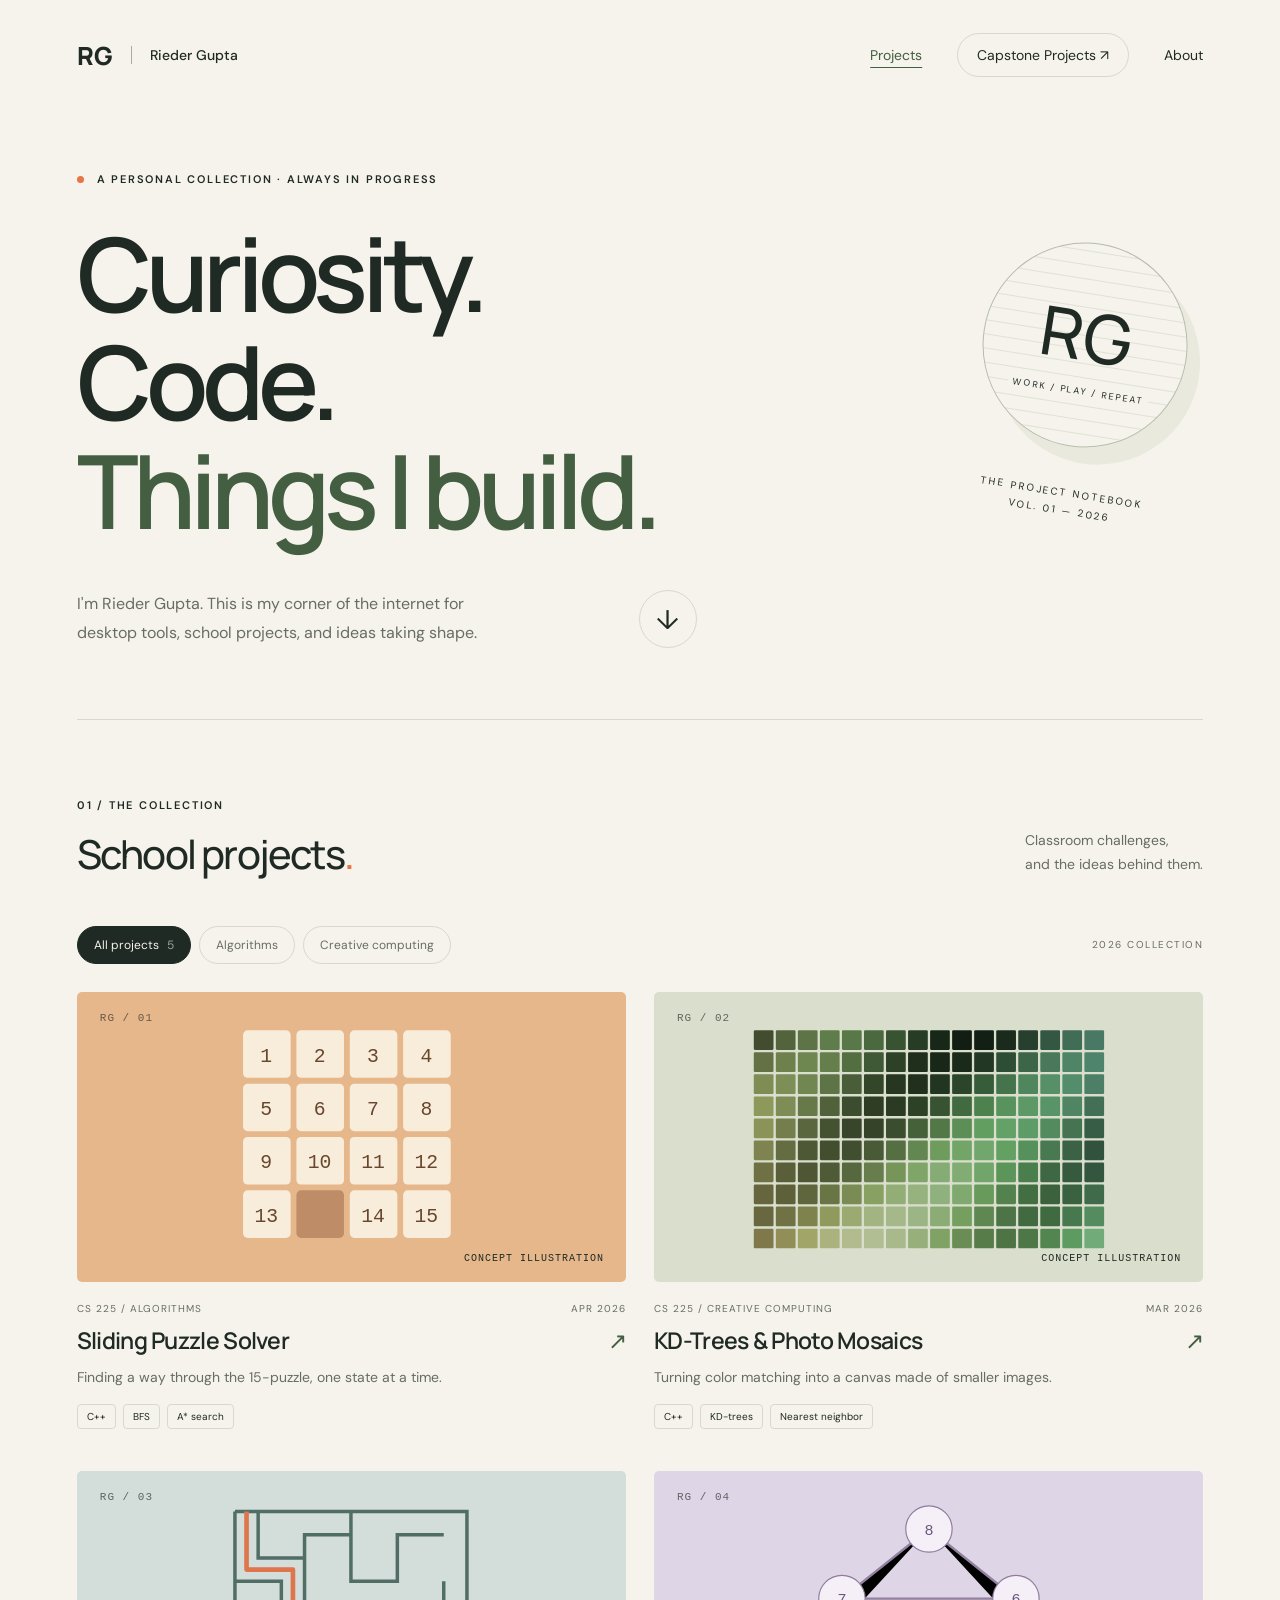
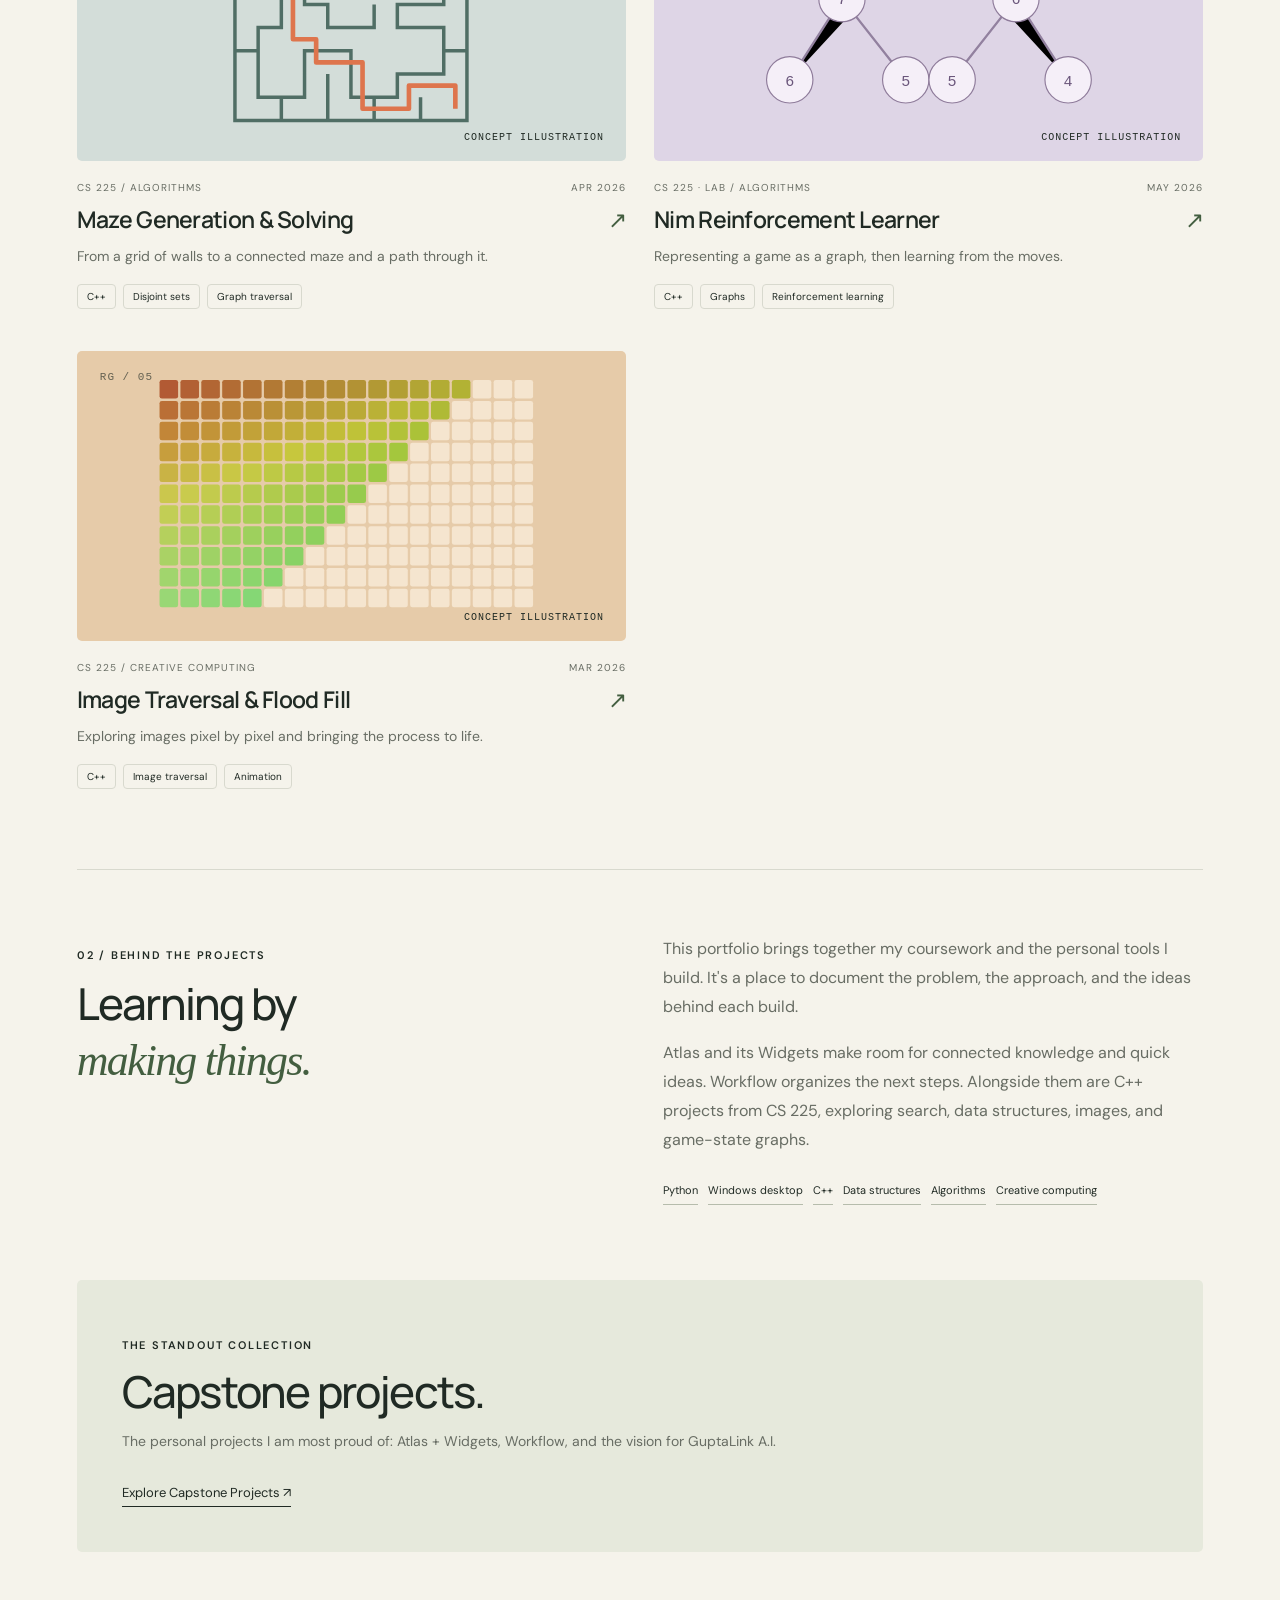
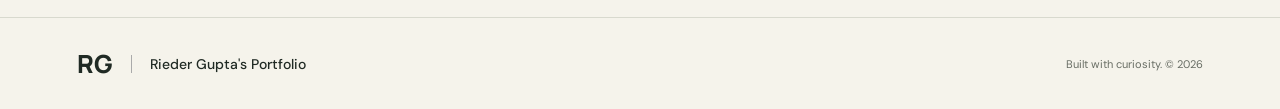
==== index.html @ 786c4c7d "Publish portfolio website" ====
<!doctype html>
<html lang="en"><head><meta charset="UTF-8"><meta name="viewport" content="width=device-width, initial-scale=1"><meta name="description" content="Rieder Gupta's portfolio of algorithms, creative computing, and hobby projects."><title>Rieder Gupta's Portfolio</title><link rel="stylesheet" href="style.css"><script src="projects.js" defer></script><script src="app.js" defer></script></head>
<body><a class="skip" href="#projects">Skip to projects</a><header><a class="brand" href="#">RG<span>Rieder Gupta</span></a><nav aria-label="Main navigation"><a href="index.html#projects" aria-current="page">Projects</a><a class="nav-note" href="capstones.html">Capstone Projects ↗</a><a href="#about">About</a></nav></header><main><section class="hero"><div class="eyebrow"><span class="dot"></span> A PERSONAL COLLECTION · ALWAYS IN PROGRESS</div><h1>Curiosity.<br>Code.<br><span>Things I build.</span></h1><div class="hero-bottom"><p>I'm Rieder Gupta. This is my corner of the internet for desktop tools, school projects, and ideas taking shape.</p><a class="round-link" href="#projects" aria-label="Explore my projects">↓</a></div><div class="hero-aside" aria-hidden="true"><div class="orbit">RG<span>WORK / PLAY / REPEAT</span></div><p>THE PROJECT NOTEBOOK<br>VOL. 01 — 2026</p></div></section><section id="projects" class="projects"><div class="section-top"><div><p class="eyebrow">01 / THE COLLECTION</p><h2>School projects<span>.</span></h2></div><p>Classroom challenges,<br>and the ideas behind them.</p></div><div class="toolbar"><div class="filters" role="group" aria-label="Filter projects"><button data-filter="All" aria-pressed="true">All projects <span id="total"></span></button><button data-filter="Algorithms" aria-pressed="false">Algorithms</button><button data-filter="Creative computing" aria-pressed="false">Creative computing</button></div><span class="collection-label">2026 COLLECTION</span></div><p id="result-status" class="sr-only" aria-live="polite"></p><div id="project-grid" class="grid"></div><noscript><p>Enable JavaScript to explore the project collection.</p></noscript></section><section id="about" class="about"><div><p class="eyebrow">02 / BEHIND THE PROJECTS</p><h2>Learning by<br><em>making things.</em></h2></div><div class="about-copy"><p>This portfolio brings together my coursework and the personal tools I build. It's a place to document the problem, the approach, and the ideas behind each build.</p><p>Atlas and its Widgets make room for connected knowledge and quick ideas. Workflow organizes the next steps. Alongside them are C++ projects from CS 225, exploring search, data structures, images, and game-state graphs.</p><div class="skills"><span>Python</span><span>Windows desktop</span><span>C++</span><span>Data structures</span><span>Algorithms</span><span>Creative computing</span></div></div></section><section id="next" class="next"><p class="eyebrow">THE STANDOUT COLLECTION</p><h2>Capstone projects.</h2><p>The personal projects I am most proud of: Atlas + Widgets, Workflow, and the vision for GuptaLink A.I.</p><a href="capstones.html">Explore Capstone Projects ↗</a></section></main><footer><a class="brand" href="#">RG<span>Rieder Gupta's Portfolio</span></a><span>Built with curiosity. © 2026</span></footer><dialog id="project-dialog" aria-labelledby="dialog-title"><button class="close" aria-label="Close project details">✕</button><div id="dialog-content"></div></dialog></body></html>
---- style.css ----
@import url('https://fonts.googleapis.com/css2?family=DM+Sans:wght@400;500;600;700&family=Manrope:wght@400;500;600;700;800&display=swap');
:root{--paper:#f5f3eb;--ink:#202a24;--muted:#686d64;--line:#d8d9ce;--green:#435e40;--orange:#e57545}*{box-sizing:border-box}html{scroll-behavior:smooth;scroll-padding-top:30px}body{margin:0;background:var(--paper);color:var(--ink);font-family:'DM Sans',sans-serif}a{color:inherit;text-decoration:none}button{font:inherit;cursor:pointer}header,main,footer{max-width:1400px;margin:auto}header{height:110px;display:flex;align-items:center;justify-content:space-between;padding:0 6%}.brand{font-family:Manrope,sans-serif;font-weight:800;display:flex;align-items:center;gap:18px;font-size:25px}.brand>span{font:500 14px 'DM Sans',sans-serif;border-left:1px solid #aaa;padding-left:18px}nav{display:flex;align-items:center;gap:35px;font-size:14px}.nav-note{border:1px solid var(--line);border-radius:30px;padding:12px 19px}.hero{position:relative;margin:0 6%;padding:60px 0 55px;border-bottom:1px solid var(--line)}.eyebrow{font-size:11px;font-weight:600;letter-spacing:1.8px;line-height:1.7}.dot{display:inline-block;background:var(--orange);width:7px;height:7px;border-radius:50%;margin-right:8px}h1,h2,h3{font-family:Manrope,sans-serif}h1{font-size:clamp(64px,8vw,112px);line-height:1.06;letter-spacing:-6px;font-weight:600;margin:30px 0}h1>span{color:var(--green)}.hero-bottom{display:flex;align-items:center;justify-content:space-between;max-width:620px;gap:50px}.hero-bottom p{max-width:400px;font-size:16px;line-height:1.8;color:var(--muted)}.round-link{border:1px solid var(--line);border-radius:50%;width:58px;height:58px;display:grid;place-items:center;font-size:27px;flex-shrink:0}.hero-aside{position:absolute;right:2%;top:132px;text-align:center;transform:rotate(9deg)}.orbit{width:205px;height:205px;border:1px solid #b6bcac;border-radius:50%;display:flex;justify-content:center;align-items:center;flex-direction:column;font:500 68px Manrope;background:repeating-linear-gradient(0deg,transparent,transparent 12px,#dfe2d5 13px,transparent 14px);box-shadow:15px 15px 0 #e9eadd}.orbit span{font:9px 'DM Sans';letter-spacing:2px;background:var(--paper);padding:5px}.hero-aside p{font-size:10px;letter-spacing:2px;line-height:1.8;margin-top:38px}.projects{padding:65px 6% 80px}.section-top{display:flex;justify-content:space-between;align-items:end;margin-bottom:35px}h2{font-size:40px;font-weight:500;letter-spacing:-1.8px;margin:10px 0}.section-top h2 span{color:var(--orange)}.section-top>p{font-size:14px;color:var(--muted);line-height:1.7}.toolbar{display:flex;justify-content:space-between;align-items:center;margin-bottom:28px;gap:20px}.filters{display:flex;gap:8px;flex-wrap:wrap}.filters button{border:1px solid var(--line);background:transparent;color:var(--muted);padding:10px 16px;border-radius:30px;font-size:12px}.filters button[aria-pressed=true]{background:var(--ink);color:var(--paper);border-color:var(--ink)}.filters span{opacity:.6;margin-left:5px}.collection-label{font-size:10px;color:var(--muted);letter-spacing:1.5px}.grid{display:grid;grid-template-columns:repeat(2,minmax(0,1fr));gap:42px 28px}.card{min-width:0}.art-button{display:block;width:100%;padding:0;border:0;color:inherit;background:none;overflow:hidden;border-radius:5px}.art{height:290px;position:relative;display:grid;place-items:center;transition:transform .3s}.art-button:hover .art{transform:scale(1.025)}.art svg{width:75%;height:80%}.art .art-index{position:absolute;top:20px;left:23px;font:11px monospace;letter-spacing:1px;opacity:.65}.art .art-caption{position:absolute;bottom:18px;right:22px;font:10px monospace;letter-spacing:1px}.card-meta{display:flex;justify-content:space-between;font-size:10px;letter-spacing:1px;color:var(--muted);margin:20px 0 9px;text-transform:uppercase}.card h3{font-size:23px;font-weight:600;letter-spacing:-.7px;margin:0 0 10px}.title-button{font:inherit;letter-spacing:inherit;border:0;padding:0;background:none;text-align:left;color:inherit;width:100%;display:flex;justify-content:space-between}.title-button span{font-weight:400;color:var(--green)}.card p{font-size:14px;color:var(--muted);line-height:1.7;margin:0 0 15px;max-width:490px}.tags{display:flex;gap:7px;flex-wrap:wrap}.tags span{font-size:10px;border:1px solid var(--line);padding:5px 9px;border-radius:4px}.about{border-top:1px solid var(--line);margin:0 6%;padding:65px 0;display:grid;grid-template-columns:1fr 1fr;gap:45px}.about h2{font-size:44px;line-height:1.25}.about em{font-family:Georgia,serif;color:var(--green);font-weight:400}.about-copy p{font-size:16px;line-height:1.8;color:var(--muted);margin:0 0 18px}.skills{display:flex;gap:10px;flex-wrap:wrap;margin-top:28px}.skills span{font-size:11px;border-bottom:1px solid #b6bcac;padding-bottom:7px}.next{background:#e6e9dc;padding:45px;margin:10px 6% 65px;border-radius:5px}.next h2{font-size:44px;line-height:1.2;position:relative}.next h2 span{position:absolute;right:0;font-size:85px;top:-10px;color:var(--green)}.next>p:not(.eyebrow){font-size:14px;color:var(--muted)}.next>a{display:inline-block;margin-top:20px;font-size:13px;border-bottom:1px solid var(--ink);padding-bottom:5px}footer{padding:28px 6%;border-top:1px solid var(--line);display:flex;justify-content:space-between;align-items:center}footer>span{font-size:11px;color:var(--muted)}dialog{border:1px solid var(--line);border-radius:10px;background:var(--paper);color:var(--ink);max-width:700px;width:calc(100% - 32px);padding:40px;max-height:90vh}dialog::backdrop{background:#152019aa;backdrop-filter:blur(4px)}dialog h2{font-size:32px}dialog p{line-height:1.8;color:var(--muted)}dialog h3{font-size:15px;margin-top:28px}.close{position:absolute;right:14px;top:12px;background:transparent;border:0;font-size:22px;padding:8px}.dialog-note{font-size:12px;border-top:1px solid var(--line);padding-top:16px}.empty{grid-column:1/-1;padding:60px 20px;border:1px dashed #b7beae;text-align:center}.empty h3{font-size:25px}.skip{position:absolute;left:15px;top:-100px;z-index:5;padding:12px;background:var(--ink);color:white}.skip:focus{top:12px}.sr-only{position:absolute;width:1px;height:1px;overflow:hidden;clip-path:inset(50%)}:focus-visible{outline:3px solid var(--orange);outline-offset:5px}@media(max-width:850px){.hero-aside{right:0;top:180px}.orbit{width:145px;height:145px;font-size:45px}.hero-bottom{max-width:470px}.hero{padding-top:40px}h1{font-size:78px}.collection-label{display:none}.art{height:235px}.section-top>p{display:none}}@media(max-width:600px){header{height:85px}.brand>span{font-size:12px;gap:10px;padding-left:10px}.brand{gap:10px}nav{gap:18px;font-size:12px}.nav-note{display:none}.hero{padding-top:25px}.hero-aside{display:none}h1{font-size:62px;letter-spacing:-3.5px;margin:25px 0}.hero-bottom{gap:20px}.hero-bottom p{font-size:14px}.eyebrow{font-size:9px;letter-spacing:1.2px}.projects{padding-top:40px}.section-top h2{font-size:32px}.grid{grid-template-columns:1fr;gap:34px}.art{height:280px}.filters button{padding:9px 12px;font-size:11px}.about{grid-template-columns:1fr;gap:25px;padding:40px 0}.about h2{font-size:37px}.next{padding:28px;margin-bottom:40px}.next h2{font-size:32px}.next h2 span{font-size:45px;top:0}.next>p:not(.eyebrow){max-width:230px}footer{align-items:start;gap:20px}footer .brand>span{display:none}footer>span{margin-top:8px}dialog{padding:32px 24px}}@media(prefers-reduced-motion:reduce){html{scroll-behavior:auto}.art{transition:none}}

.upcoming-top{display:flex;align-items:center;justify-content:space-between;gap:16px}.coming-soon{font-size:11px;border:1px solid #aebba4;border-radius:20px;padding:7px 12px;white-space:nowrap}.guptalink h2{font-size:clamp(40px,6vw,68px);margin-bottom:8px}.guptalink>p.model-title{font-family:Manrope,sans-serif;font-size:20px;color:var(--green);margin-top:0}.guptalink>p:not(.model-title){max-width:530px;line-height:1.8}.placeholder-note{font-size:11px;letter-spacing:1px;color:var(--muted);border-top:1px solid #cbd2bf;margin-top:26px;padding-top:18px}.project-component{border-top:1px solid var(--line);margin-top:20px}.project-component h3{margin-top:20px}.project-component p{font-size:14px;margin-bottom:0}
nav a[aria-current=page]{color:var(--green);text-decoration:underline;text-underline-offset:7px}.capstone-hero h1{font-size:clamp(64px,8vw,110px)}.capstone-stamp{position:absolute;right:25px;top:120px;border-left:1px solid #b8c3ad;padding:22px 0 22px 25px;letter-spacing:2px;font:12px/2.2 monospace;color:var(--green)}.capstone-stamp span{display:inline-block;margin-top:18px;color:var(--orange)}.capstone-vision>p:not(.model-title){max-width:740px;font-size:17px}.vision-flow{display:flex;align-items:center;flex-wrap:wrap;gap:12px;margin:28px 0;font-size:12px;color:var(--green)}.vision-flow span:nth-child(odd){background:#f5f3eb99;border:1px solid #c7d0bc;border-radius:5px;padding:12px 15px}.capstone-return{margin:0 6% 65px;display:flex;align-items:center;justify-content:space-between;gap:20px;font-size:14px;color:var(--muted)}.capstone-return a{color:var(--green);border-bottom:1px solid;padding-bottom:5px}@media(max-width:600px){nav{gap:11px}nav .nav-note{display:inline-block;padding:8px 10px;font-size:10px}.capstone-stamp{display:none}header .brand>span{display:none}.capstone-vision>p:not(.model-title){font-size:15px}.upcoming-top{flex-wrap:wrap;gap:4px}.capstone-return{align-items:start;flex-direction:column;gap:4px}.vision-flow{gap:8px;font-size:11px}}
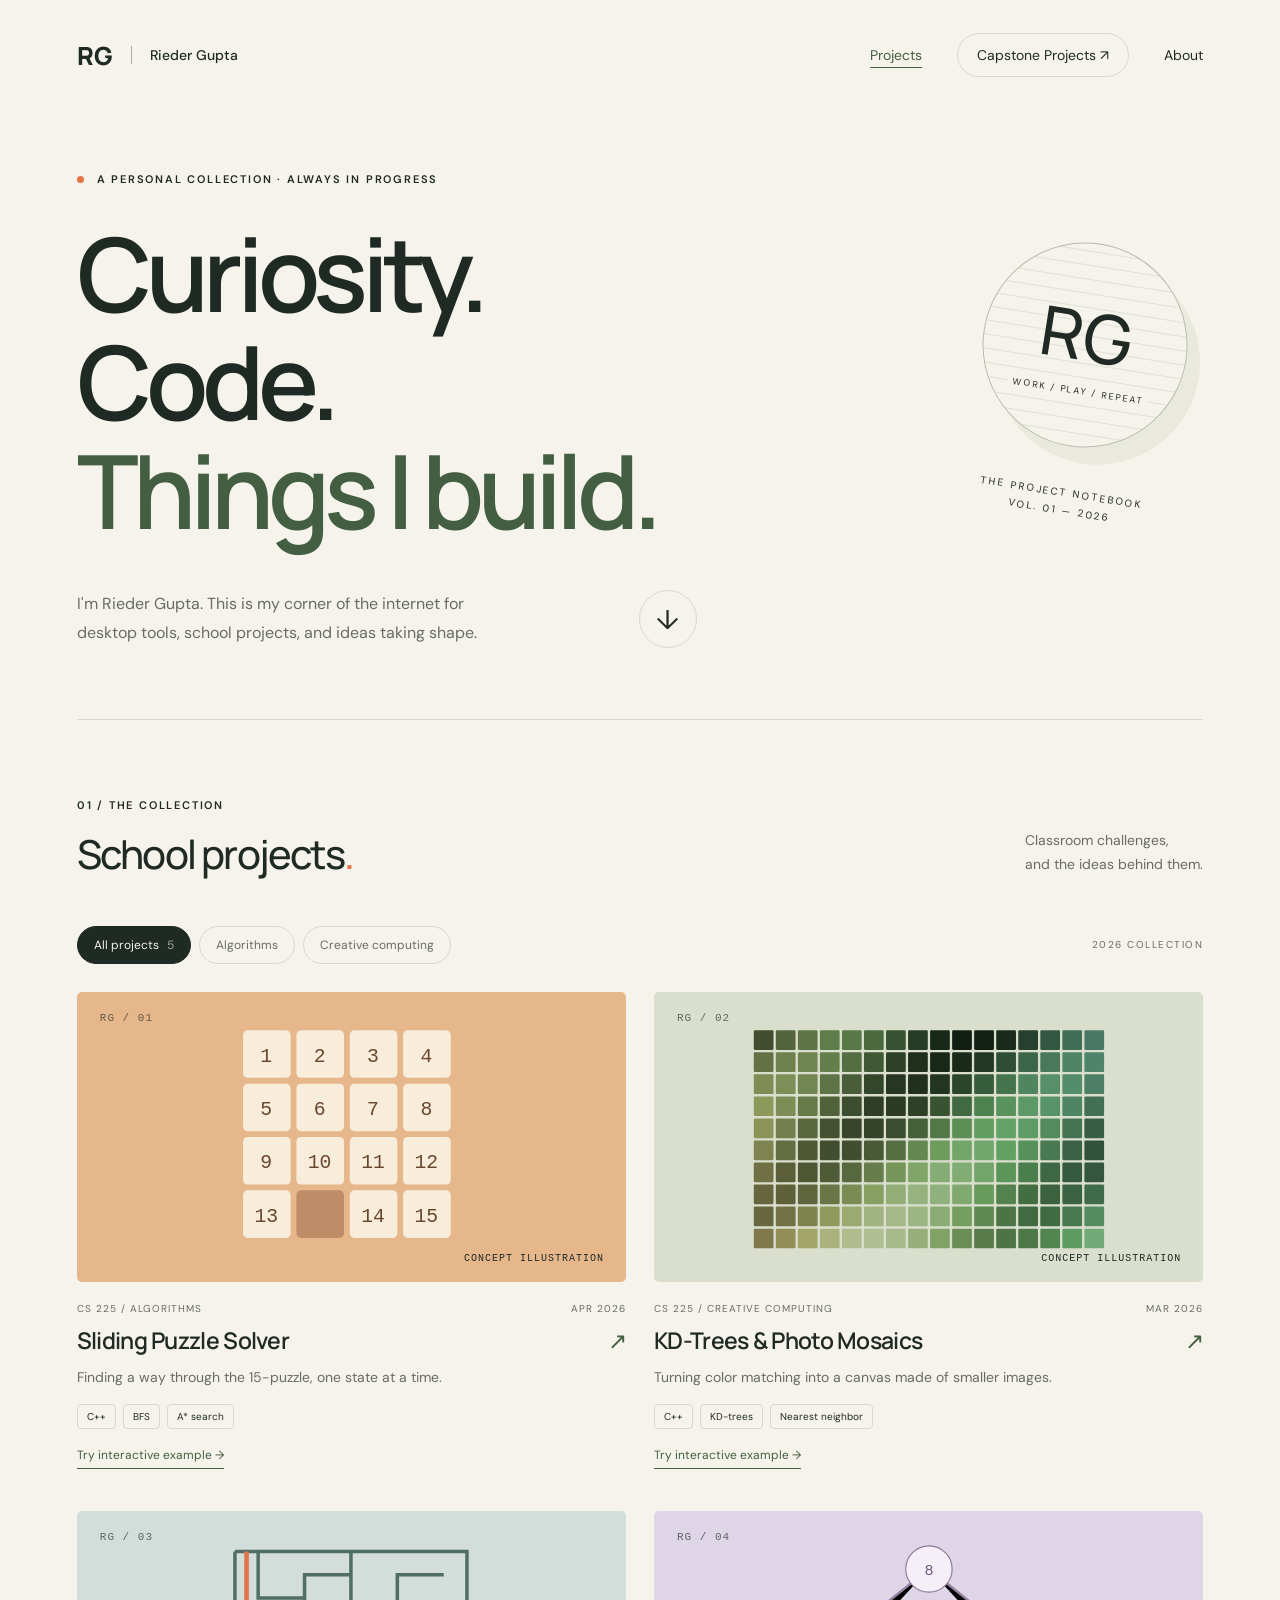
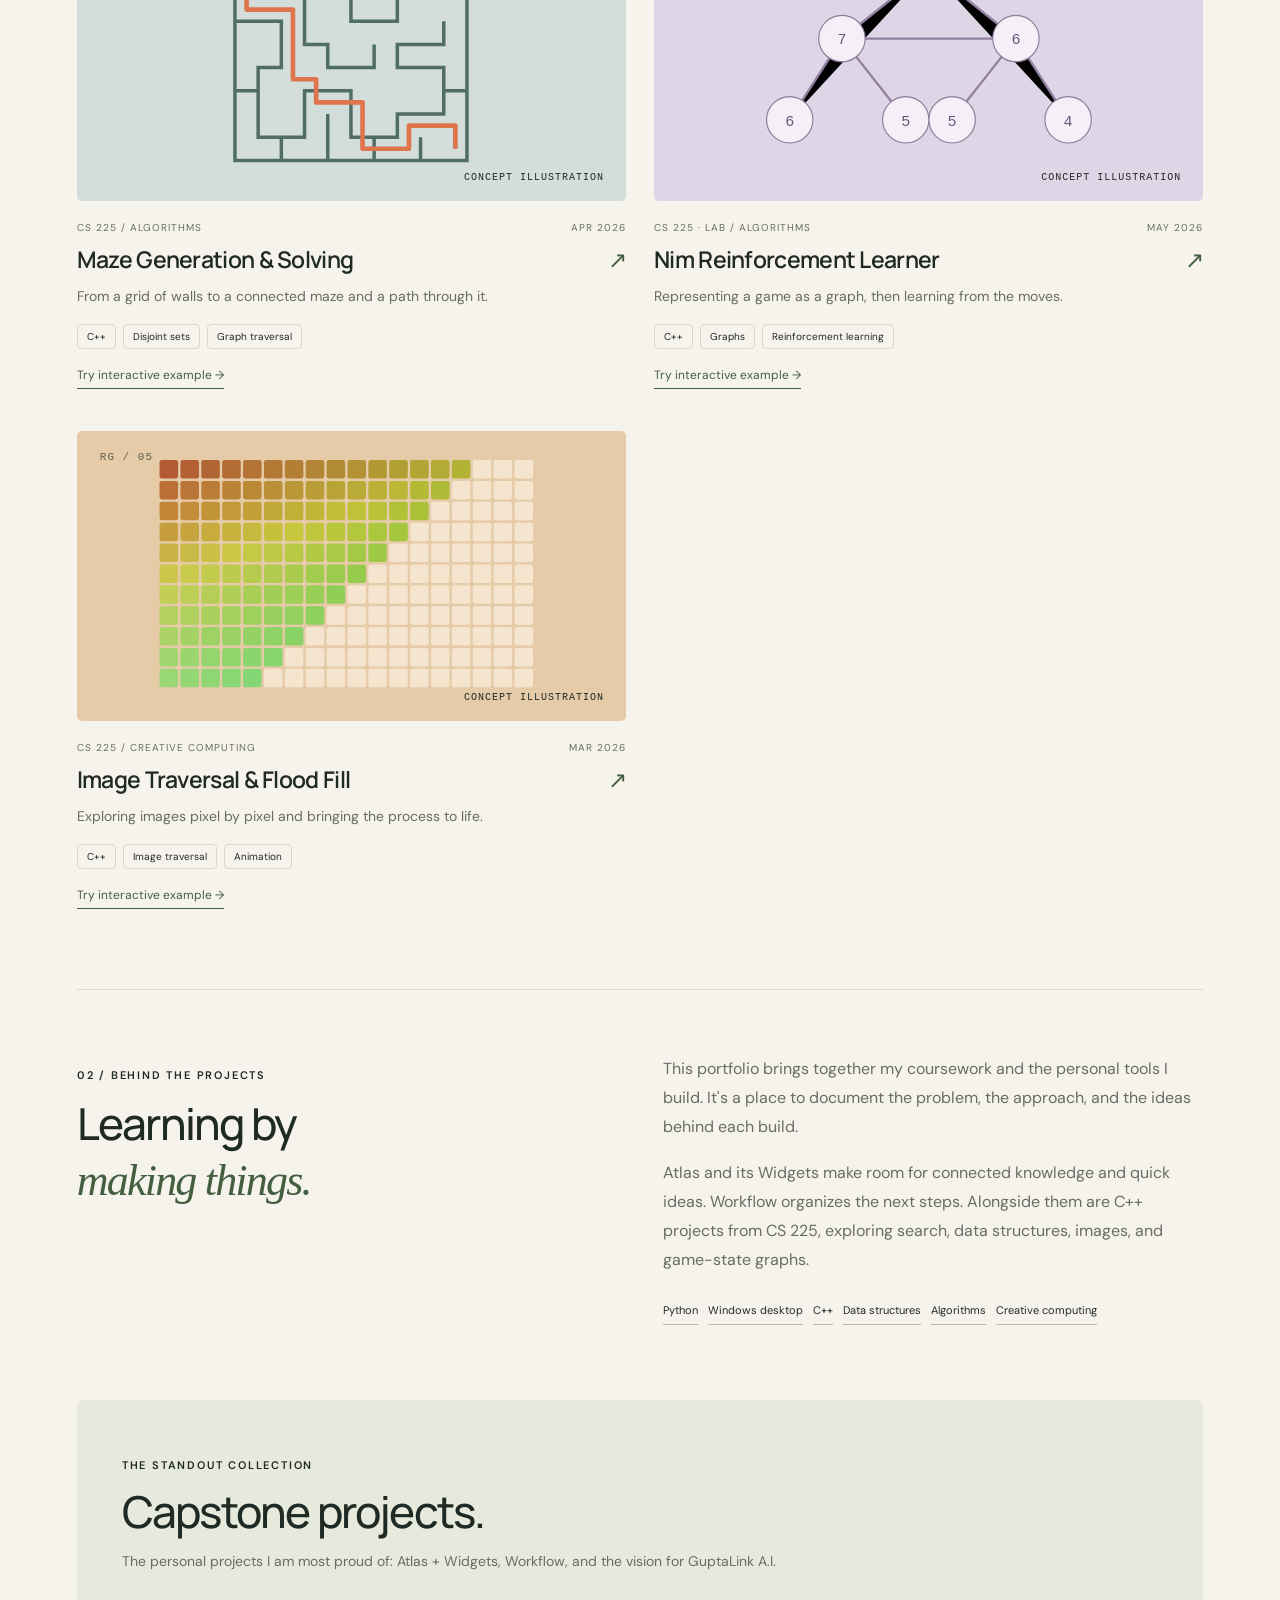
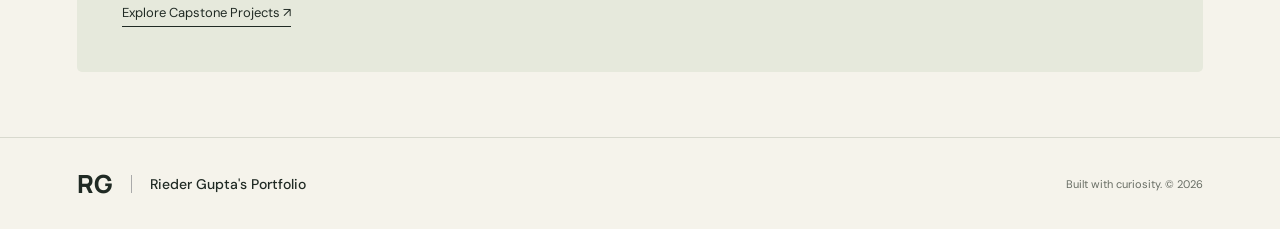
==== commit bae0adcc: "Add interactive examples for all five school projects" ====
--- a/index.html
+++ b/index.html
@@ -1,3 +1,3 @@
 <!doctype html>
-<html lang="en"><head><meta charset="UTF-8"><meta name="viewport" content="width=device-width, initial-scale=1"><meta name="description" content="Rieder Gupta's portfolio of algorithms, creative computing, and hobby projects."><title>Rieder Gupta's Portfolio</title><link rel="stylesheet" href="style.css"><script src="projects.js" defer></script><script src="app.js" defer></script></head>
+<html lang="en"><head><meta charset="UTF-8"><meta name="viewport" content="width=device-width, initial-scale=1"><meta name="description" content="Rieder Gupta's portfolio of algorithms, creative computing, and hobby projects."><title>Rieder Gupta's Portfolio</title><link rel="stylesheet" href="style.css"><script src="projects.js" defer></script><script src="demo-algorithms.js" defer></script><script src="demos.js" defer></script><script src="app.js" defer></script></head>
 <body><a class="skip" href="#projects">Skip to projects</a><header><a class="brand" href="#">RG<span>Rieder Gupta</span></a><nav aria-label="Main navigation"><a href="index.html#projects" aria-current="page">Projects</a><a class="nav-note" href="capstones.html">Capstone Projects ↗</a><a href="#about">About</a></nav></header><main><section class="hero"><div class="eyebrow"><span class="dot"></span> A PERSONAL COLLECTION · ALWAYS IN PROGRESS</div><h1>Curiosity.<br>Code.<br><span>Things I build.</span></h1><div class="hero-bottom"><p>I'm Rieder Gupta. This is my corner of the internet for desktop tools, school projects, and ideas taking shape.</p><a class="round-link" href="#projects" aria-label="Explore my projects">↓</a></div><div class="hero-aside" aria-hidden="true"><div class="orbit">RG<span>WORK / PLAY / REPEAT</span></div><p>THE PROJECT NOTEBOOK<br>VOL. 01 — 2026</p></div></section><section id="projects" class="projects"><div class="section-top"><div><p class="eyebrow">01 / THE COLLECTION</p><h2>School projects<span>.</span></h2></div><p>Classroom challenges,<br>and the ideas behind them.</p></div><div class="toolbar"><div class="filters" role="group" aria-label="Filter projects"><button data-filter="All" aria-pressed="true">All projects <span id="total"></span></button><button data-filter="Algorithms" aria-pressed="false">Algorithms</button><button data-filter="Creative computing" aria-pressed="false">Creative computing</button></div><span class="collection-label">2026 COLLECTION</span></div><p id="result-status" class="sr-only" aria-live="polite"></p><div id="project-grid" class="grid"></div><noscript><p>Enable JavaScript to explore the project collection.</p></noscript></section><section id="about" class="about"><div><p class="eyebrow">02 / BEHIND THE PROJECTS</p><h2>Learning by<br><em>making things.</em></h2></div><div class="about-copy"><p>This portfolio brings together my coursework and the personal tools I build. It's a place to document the problem, the approach, and the ideas behind each build.</p><p>Atlas and its Widgets make room for connected knowledge and quick ideas. Workflow organizes the next steps. Alongside them are C++ projects from CS 225, exploring search, data structures, images, and game-state graphs.</p><div class="skills"><span>Python</span><span>Windows desktop</span><span>C++</span><span>Data structures</span><span>Algorithms</span><span>Creative computing</span></div></div></section><section id="next" class="next"><p class="eyebrow">THE STANDOUT COLLECTION</p><h2>Capstone projects.</h2><p>The personal projects I am most proud of: Atlas + Widgets, Workflow, and the vision for GuptaLink A.I.</p><a href="capstones.html">Explore Capstone Projects ↗</a></section></main><footer><a class="brand" href="#">RG<span>Rieder Gupta's Portfolio</span></a><span>Built with curiosity. © 2026</span></footer><dialog id="project-dialog" aria-labelledby="dialog-title"><button class="close" aria-label="Close project details">✕</button><div id="dialog-content"></div></dialog></body></html>
--- a/style.css
+++ b/style.css
@@ -3,3 +3,6 @@
 
 .upcoming-top{display:flex;align-items:center;justify-content:space-between;gap:16px}.coming-soon{font-size:11px;border:1px solid #aebba4;border-radius:20px;padding:7px 12px;white-space:nowrap}.guptalink h2{font-size:clamp(40px,6vw,68px);margin-bottom:8px}.guptalink>p.model-title{font-family:Manrope,sans-serif;font-size:20px;color:var(--green);margin-top:0}.guptalink>p:not(.model-title){max-width:530px;line-height:1.8}.placeholder-note{font-size:11px;letter-spacing:1px;color:var(--muted);border-top:1px solid #cbd2bf;margin-top:26px;padding-top:18px}.project-component{border-top:1px solid var(--line);margin-top:20px}.project-component h3{margin-top:20px}.project-component p{font-size:14px;margin-bottom:0}
 nav a[aria-current=page]{color:var(--green);text-decoration:underline;text-underline-offset:7px}.capstone-hero h1{font-size:clamp(64px,8vw,110px)}.capstone-stamp{position:absolute;right:25px;top:120px;border-left:1px solid #b8c3ad;padding:22px 0 22px 25px;letter-spacing:2px;font:12px/2.2 monospace;color:var(--green)}.capstone-stamp span{display:inline-block;margin-top:18px;color:var(--orange)}.capstone-vision>p:not(.model-title){max-width:740px;font-size:17px}.vision-flow{display:flex;align-items:center;flex-wrap:wrap;gap:12px;margin:28px 0;font-size:12px;color:var(--green)}.vision-flow span:nth-child(odd){background:#f5f3eb99;border:1px solid #c7d0bc;border-radius:5px;padding:12px 15px}.capstone-return{margin:0 6% 65px;display:flex;align-items:center;justify-content:space-between;gap:20px;font-size:14px;color:var(--muted)}.capstone-return a{color:var(--green);border-bottom:1px solid;padding-bottom:5px}@media(max-width:600px){nav{gap:11px}nav .nav-note{display:inline-block;padding:8px 10px;font-size:10px}.capstone-stamp{display:none}header .brand>span{display:none}.capstone-vision>p:not(.model-title){font-size:15px}.upcoming-top{flex-wrap:wrap;gap:4px}.capstone-return{align-items:start;flex-direction:column;gap:4px}.vision-flow{gap:8px;font-size:11px}}
+
+.repository-access{margin-top:26px;padding-top:20px;border-top:1px solid var(--line)}.source-link{display:inline-block;font-size:13px;color:var(--green);border-bottom:1px solid currentColor;padding-bottom:4px}.repository-access p{font-size:12px;line-height:1.6;color:var(--muted);margin:10px 0}
+.demo-launch{display:inline-block;margin-top:18px;padding:0 0 5px;background:none;border:0;border-bottom:1px solid currentColor;color:var(--green);font-size:12px}.has-demo{max-width:900px}.project-demo{margin:26px 0;padding:24px;background:#eceee3;border:1px solid #d5ddc8;border-radius:8px}.project-demo h3.demo-heading{font-size:20px;margin:0}.project-demo .demo-intro{font-size:14px;line-height:1.7;margin:10px 0 20px}.demo-controls{display:flex;gap:10px;align-items:center;flex-wrap:wrap;margin:16px 0}.demo-controls button,.maze-directions button{border:1px solid #b7c3a8;border-radius:5px;background:#fffdf7;padding:10px 15px;color:var(--ink);font-size:13px;min-height:42px}.demo-controls button:hover,.maze-directions button:hover{background:#dfe7d3}.demo-controls button:disabled{cursor:default;opacity:.5}.demo-controls label{display:flex;align-items:center;gap:7px;font-size:12px}.demo-controls select{font:inherit;max-width:150px;padding:8px;border:1px solid #b7c3a8;border-radius:4px;background:#fffdf7;color:var(--ink)}.demo-controls input[type=range]{width:110px;accent-color:var(--green)}.project-demo p.demo-status{font-size:13px;color:var(--green);font-weight:600;min-height:42px;margin:16px 0}.project-demo p.demo-disclosure,.project-demo p.demo-detail{font-size:11px;line-height:1.7;color:var(--muted)}.demo-disclosure{border-top:1px solid #d1d9c5;padding-top:14px}.puzzle-board{display:grid;grid-template-columns:repeat(4,1fr);gap:6px;max-width:280px;margin:auto;background:#d3c2a9;padding:8px;border-radius:7px}.puzzle-tile{height:58px;border:0;background:#fff8e9;border-radius:5px;color:#614930;font:500 21px Manrope,sans-serif;box-shadow:0 2px 0 #bda583}.puzzle-tile:disabled{cursor:default;opacity:1}.puzzle-tile:not(:disabled){background:#f4ce9d;cursor:pointer}.puzzle-blank{display:block;background:#beac94;border-radius:5px}.maze-stage{max-width:330px;margin:auto;border-radius:6px}.maze-stage svg{display:block;width:100%;height:auto}.maze-directions{display:flex;justify-content:center;gap:8px}.maze-directions button{font-size:21px;min-width:46px}.mosaic-pair{display:grid;grid-template-columns:1fr 1fr;gap:16px}.mosaic-pair figure{margin:0;min-width:0}.mosaic-pair figcaption{font-size:12px;color:var(--muted);margin-bottom:8px}.mosaic-pair canvas{display:block;width:100%;height:auto;border-radius:5px}.nim-tokens{display:flex;flex-wrap:wrap;gap:10px;padding:20px;min-height:95px;border-radius:6px;background:#fffdf7;align-items:center;color:#816c97;font-size:32px}.nim-weights{font-size:12px;line-height:1.8;color:var(--muted)}.flood-board{display:grid;grid-template-columns:repeat(12,1fr);gap:3px;max-width:380px;margin:auto}.flood-cell{aspect-ratio:1;border:1px solid #d4c8a7;border-radius:3px;background:#fff5d6;min-width:0;padding:0}.flood-cell.wall{background:#354b3e;border-color:#354b3e;cursor:default}.flood-cell.start{outline:3px solid #376a9a;outline-offset:-3px}.flood-cell:not(.wall):hover{border-color:#376a9a}@media(max-width:600px){.project-demo{padding:16px 12px}.demo-controls{gap:8px}.demo-controls button{padding:9px 11px;font-size:12px}.mosaic-pair{grid-template-columns:1fr}.puzzle-tile{height:51px}.flood-board{gap:2px}.demo-controls label{flex-wrap:wrap}}
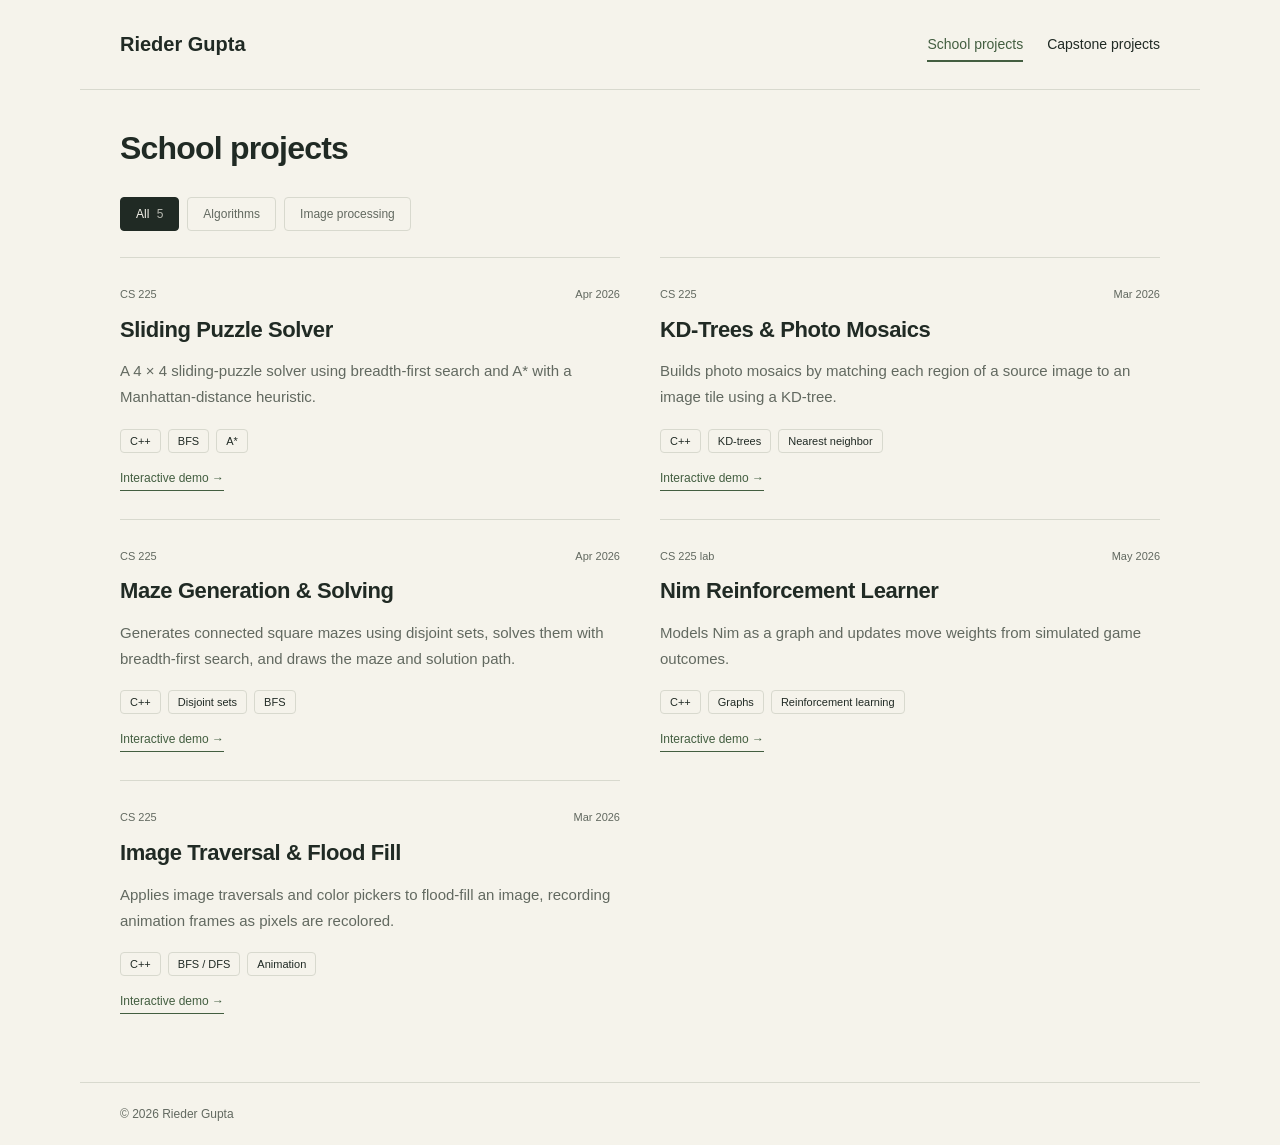
==== commit 0a9cb0a5: "Remove portfolio filler and concept illustrations; focus on project descriptions" ====
--- a/index.html
+++ b/index.html
@@ -1,3 +1,2 @@
 <!doctype html>
-<html lang="en"><head><meta charset="UTF-8"><meta name="viewport" content="width=device-width, initial-scale=1"><meta name="description" content="Rieder Gupta's portfolio of algorithms, creative computing, and hobby projects."><title>Rieder Gupta's Portfolio</title><link rel="stylesheet" href="style.css"><script src="projects.js" defer></script><script src="demo-algorithms.js" defer></script><script src="demos.js" defer></script><script src="app.js" defer></script></head>
-<body><a class="skip" href="#projects">Skip to projects</a><header><a class="brand" href="#">RG<span>Rieder Gupta</span></a><nav aria-label="Main navigation"><a href="index.html#projects" aria-current="page">Projects</a><a class="nav-note" href="capstones.html">Capstone Projects ↗</a><a href="#about">About</a></nav></header><main><section class="hero"><div class="eyebrow"><span class="dot"></span> A PERSONAL COLLECTION · ALWAYS IN PROGRESS</div><h1>Curiosity.<br>Code.<br><span>Things I build.</span></h1><div class="hero-bottom"><p>I'm Rieder Gupta. This is my corner of the internet for desktop tools, school projects, and ideas taking shape.</p><a class="round-link" href="#projects" aria-label="Explore my projects">↓</a></div><div class="hero-aside" aria-hidden="true"><div class="orbit">RG<span>WORK / PLAY / REPEAT</span></div><p>THE PROJECT NOTEBOOK<br>VOL. 01 — 2026</p></div></section><section id="projects" class="projects"><div class="section-top"><div><p class="eyebrow">01 / THE COLLECTION</p><h2>School projects<span>.</span></h2></div><p>Classroom challenges,<br>and the ideas behind them.</p></div><div class="toolbar"><div class="filters" role="group" aria-label="Filter projects"><button data-filter="All" aria-pressed="true">All projects <span id="total"></span></button><button data-filter="Algorithms" aria-pressed="false">Algorithms</button><button data-filter="Creative computing" aria-pressed="false">Creative computing</button></div><span class="collection-label">2026 COLLECTION</span></div><p id="result-status" class="sr-only" aria-live="polite"></p><div id="project-grid" class="grid"></div><noscript><p>Enable JavaScript to explore the project collection.</p></noscript></section><section id="about" class="about"><div><p class="eyebrow">02 / BEHIND THE PROJECTS</p><h2>Learning by<br><em>making things.</em></h2></div><div class="about-copy"><p>This portfolio brings together my coursework and the personal tools I build. It's a place to document the problem, the approach, and the ideas behind each build.</p><p>Atlas and its Widgets make room for connected knowledge and quick ideas. Workflow organizes the next steps. Alongside them are C++ projects from CS 225, exploring search, data structures, images, and game-state graphs.</p><div class="skills"><span>Python</span><span>Windows desktop</span><span>C++</span><span>Data structures</span><span>Algorithms</span><span>Creative computing</span></div></div></section><section id="next" class="next"><p class="eyebrow">THE STANDOUT COLLECTION</p><h2>Capstone projects.</h2><p>The personal projects I am most proud of: Atlas + Widgets, Workflow, and the vision for GuptaLink A.I.</p><a href="capstones.html">Explore Capstone Projects ↗</a></section></main><footer><a class="brand" href="#">RG<span>Rieder Gupta's Portfolio</span></a><span>Built with curiosity. © 2026</span></footer><dialog id="project-dialog" aria-labelledby="dialog-title"><button class="close" aria-label="Close project details">✕</button><div id="dialog-content"></div></dialog></body></html>
+<html lang="en"><head><meta charset="UTF-8"><meta name="viewport" content="width=device-width, initial-scale=1"><meta name="description" content="Rieder Gupta's software projects."><title>School Projects | Rieder Gupta</title><link rel="stylesheet" href="style.css?v=ba435def1c"><script src="projects.js?v=fcbdd2dc29" defer></script><script src="demo-algorithms.js?v=565f1341e7" defer></script><script src="demos.js?v=7e2fc951ff" defer></script><script src="app.js?v=18e560a312" defer></script></head><body><a class="skip" href="#projects">Skip to projects</a><header><a class="brand" href="index.html">Rieder Gupta</a><nav aria-label="Main navigation"><a href="index.html#projects" aria-current="page">School projects</a><a href="capstones.html">Capstone projects</a></nav></header><main><section id="projects" class="projects"><h1>School projects</h1><div class="toolbar"><div class="filters" role="group" aria-label="Filter projects"><button data-filter="All" aria-pressed="true">All <span id="total"></span></button><button data-filter="Algorithms" aria-pressed="false">Algorithms</button><button data-filter="Image processing" aria-pressed="false">Image processing</button></div></div><p id="result-status" class="sr-only" aria-live="polite"></p><div id="project-grid" class="grid"></div><noscript><p>Enable JavaScript to view projects and demos.</p></noscript></section></main><footer>© 2026 Rieder Gupta</footer><dialog id="project-dialog" aria-labelledby="dialog-title"><button class="close" aria-label="Close project details">×</button><div id="dialog-content"></div></dialog></body></html>
--- a/style.css
+++ b/style.css
@@ -1,8 +1,2 @@
-@import url('https://fonts.googleapis.com/css2?family=DM+Sans:wght@400;500;600;700&family=Manrope:wght@400;500;600;700;800&display=swap');
-:root{--paper:#f5f3eb;--ink:#202a24;--muted:#686d64;--line:#d8d9ce;--green:#435e40;--orange:#e57545}*{box-sizing:border-box}html{scroll-behavior:smooth;scroll-padding-top:30px}body{margin:0;background:var(--paper);color:var(--ink);font-family:'DM Sans',sans-serif}a{color:inherit;text-decoration:none}button{font:inherit;cursor:pointer}header,main,footer{max-width:1400px;margin:auto}header{height:110px;display:flex;align-items:center;justify-content:space-between;padding:0 6%}.brand{font-family:Manrope,sans-serif;font-weight:800;display:flex;align-items:center;gap:18px;font-size:25px}.brand>span{font:500 14px 'DM Sans',sans-serif;border-left:1px solid #aaa;padding-left:18px}nav{display:flex;align-items:center;gap:35px;font-size:14px}.nav-note{border:1px solid var(--line);border-radius:30px;padding:12px 19px}.hero{position:relative;margin:0 6%;padding:60px 0 55px;border-bottom:1px solid var(--line)}.eyebrow{font-size:11px;font-weight:600;letter-spacing:1.8px;line-height:1.7}.dot{display:inline-block;background:var(--orange);width:7px;height:7px;border-radius:50%;margin-right:8px}h1,h2,h3{font-family:Manrope,sans-serif}h1{font-size:clamp(64px,8vw,112px);line-height:1.06;letter-spacing:-6px;font-weight:600;margin:30px 0}h1>span{color:var(--green)}.hero-bottom{display:flex;align-items:center;justify-content:space-between;max-width:620px;gap:50px}.hero-bottom p{max-width:400px;font-size:16px;line-height:1.8;color:var(--muted)}.round-link{border:1px solid var(--line);border-radius:50%;width:58px;height:58px;display:grid;place-items:center;font-size:27px;flex-shrink:0}.hero-aside{position:absolute;right:2%;top:132px;text-align:center;transform:rotate(9deg)}.orbit{width:205px;height:205px;border:1px solid #b6bcac;border-radius:50%;display:flex;justify-content:center;align-items:center;flex-direction:column;font:500 68px Manrope;background:repeating-linear-gradient(0deg,transparent,transparent 12px,#dfe2d5 13px,transparent 14px);box-shadow:15px 15px 0 #e9eadd}.orbit span{font:9px 'DM Sans';letter-spacing:2px;background:var(--paper);padding:5px}.hero-aside p{font-size:10px;letter-spacing:2px;line-height:1.8;margin-top:38px}.projects{padding:65px 6% 80px}.section-top{display:flex;justify-content:space-between;align-items:end;margin-bottom:35px}h2{font-size:40px;font-weight:500;letter-spacing:-1.8px;margin:10px 0}.section-top h2 span{color:var(--orange)}.section-top>p{font-size:14px;color:var(--muted);line-height:1.7}.toolbar{display:flex;justify-content:space-between;align-items:center;margin-bottom:28px;gap:20px}.filters{display:flex;gap:8px;flex-wrap:wrap}.filters button{border:1px solid var(--line);background:transparent;color:var(--muted);padding:10px 16px;border-radius:30px;font-size:12px}.filters button[aria-pressed=true]{background:var(--ink);color:var(--paper);border-color:var(--ink)}.filters span{opacity:.6;margin-left:5px}.collection-label{font-size:10px;color:var(--muted);letter-spacing:1.5px}.grid{display:grid;grid-template-columns:repeat(2,minmax(0,1fr));gap:42px 28px}.card{min-width:0}.art-button{display:block;width:100%;padding:0;border:0;color:inherit;background:none;overflow:hidden;border-radius:5px}.art{height:290px;position:relative;display:grid;place-items:center;transition:transform .3s}.art-button:hover .art{transform:scale(1.025)}.art svg{width:75%;height:80%}.art .art-index{position:absolute;top:20px;left:23px;font:11px monospace;letter-spacing:1px;opacity:.65}.art .art-caption{position:absolute;bottom:18px;right:22px;font:10px monospace;letter-spacing:1px}.card-meta{display:flex;justify-content:space-between;font-size:10px;letter-spacing:1px;color:var(--muted);margin:20px 0 9px;text-transform:uppercase}.card h3{font-size:23px;font-weight:600;letter-spacing:-.7px;margin:0 0 10px}.title-button{font:inherit;letter-spacing:inherit;border:0;padding:0;background:none;text-align:left;color:inherit;width:100%;display:flex;justify-content:space-between}.title-button span{font-weight:400;color:var(--green)}.card p{font-size:14px;color:var(--muted);line-height:1.7;margin:0 0 15px;max-width:490px}.tags{display:flex;gap:7px;flex-wrap:wrap}.tags span{font-size:10px;border:1px solid var(--line);padding:5px 9px;border-radius:4px}.about{border-top:1px solid var(--line);margin:0 6%;padding:65px 0;display:grid;grid-template-columns:1fr 1fr;gap:45px}.about h2{font-size:44px;line-height:1.25}.about em{font-family:Georgia,serif;color:var(--green);font-weight:400}.about-copy p{font-size:16px;line-height:1.8;color:var(--muted);margin:0 0 18px}.skills{display:flex;gap:10px;flex-wrap:wrap;margin-top:28px}.skills span{font-size:11px;border-bottom:1px solid #b6bcac;padding-bottom:7px}.next{background:#e6e9dc;padding:45px;margin:10px 6% 65px;border-radius:5px}.next h2{font-size:44px;line-height:1.2;position:relative}.next h2 span{position:absolute;right:0;font-size:85px;top:-10px;color:var(--green)}.next>p:not(.eyebrow){font-size:14px;color:var(--muted)}.next>a{display:inline-block;margin-top:20px;font-size:13px;border-bottom:1px solid var(--ink);padding-bottom:5px}footer{padding:28px 6%;border-top:1px solid var(--line);display:flex;justify-content:space-between;align-items:center}footer>span{font-size:11px;color:var(--muted)}dialog{border:1px solid var(--line);border-radius:10px;background:var(--paper);color:var(--ink);max-width:700px;width:calc(100% - 32px);padding:40px;max-height:90vh}dialog::backdrop{background:#152019aa;backdrop-filter:blur(4px)}dialog h2{font-size:32px}dialog p{line-height:1.8;color:var(--muted)}dialog h3{font-size:15px;margin-top:28px}.close{position:absolute;right:14px;top:12px;background:transparent;border:0;font-size:22px;padding:8px}.dialog-note{font-size:12px;border-top:1px solid var(--line);padding-top:16px}.empty{grid-column:1/-1;padding:60px 20px;border:1px dashed #b7beae;text-align:center}.empty h3{font-size:25px}.skip{position:absolute;left:15px;top:-100px;z-index:5;padding:12px;background:var(--ink);color:white}.skip:focus{top:12px}.sr-only{position:absolute;width:1px;height:1px;overflow:hidden;clip-path:inset(50%)}:focus-visible{outline:3px solid var(--orange);outline-offset:5px}@media(max-width:850px){.hero-aside{right:0;top:180px}.orbit{width:145px;height:145px;font-size:45px}.hero-bottom{max-width:470px}.hero{padding-top:40px}h1{font-size:78px}.collection-label{display:none}.art{height:235px}.section-top>p{display:none}}@media(max-width:600px){header{height:85px}.brand>span{font-size:12px;gap:10px;padding-left:10px}.brand{gap:10px}nav{gap:18px;font-size:12px}.nav-note{display:none}.hero{padding-top:25px}.hero-aside{display:none}h1{font-size:62px;letter-spacing:-3.5px;margin:25px 0}.hero-bottom{gap:20px}.hero-bottom p{font-size:14px}.eyebrow{font-size:9px;letter-spacing:1.2px}.projects{padding-top:40px}.section-top h2{font-size:32px}.grid{grid-template-columns:1fr;gap:34px}.art{height:280px}.filters button{padding:9px 12px;font-size:11px}.about{grid-template-columns:1fr;gap:25px;padding:40px 0}.about h2{font-size:37px}.next{padding:28px;margin-bottom:40px}.next h2{font-size:32px}.next h2 span{font-size:45px;top:0}.next>p:not(.eyebrow){max-width:230px}footer{align-items:start;gap:20px}footer .brand>span{display:none}footer>span{margin-top:8px}dialog{padding:32px 24px}}@media(prefers-reduced-motion:reduce){html{scroll-behavior:auto}.art{transition:none}}
-
-.upcoming-top{display:flex;align-items:center;justify-content:space-between;gap:16px}.coming-soon{font-size:11px;border:1px solid #aebba4;border-radius:20px;padding:7px 12px;white-space:nowrap}.guptalink h2{font-size:clamp(40px,6vw,68px);margin-bottom:8px}.guptalink>p.model-title{font-family:Manrope,sans-serif;font-size:20px;color:var(--green);margin-top:0}.guptalink>p:not(.model-title){max-width:530px;line-height:1.8}.placeholder-note{font-size:11px;letter-spacing:1px;color:var(--muted);border-top:1px solid #cbd2bf;margin-top:26px;padding-top:18px}.project-component{border-top:1px solid var(--line);margin-top:20px}.project-component h3{margin-top:20px}.project-component p{font-size:14px;margin-bottom:0}
-nav a[aria-current=page]{color:var(--green);text-decoration:underline;text-underline-offset:7px}.capstone-hero h1{font-size:clamp(64px,8vw,110px)}.capstone-stamp{position:absolute;right:25px;top:120px;border-left:1px solid #b8c3ad;padding:22px 0 22px 25px;letter-spacing:2px;font:12px/2.2 monospace;color:var(--green)}.capstone-stamp span{display:inline-block;margin-top:18px;color:var(--orange)}.capstone-vision>p:not(.model-title){max-width:740px;font-size:17px}.vision-flow{display:flex;align-items:center;flex-wrap:wrap;gap:12px;margin:28px 0;font-size:12px;color:var(--green)}.vision-flow span:nth-child(odd){background:#f5f3eb99;border:1px solid #c7d0bc;border-radius:5px;padding:12px 15px}.capstone-return{margin:0 6% 65px;display:flex;align-items:center;justify-content:space-between;gap:20px;font-size:14px;color:var(--muted)}.capstone-return a{color:var(--green);border-bottom:1px solid;padding-bottom:5px}@media(max-width:600px){nav{gap:11px}nav .nav-note{display:inline-block;padding:8px 10px;font-size:10px}.capstone-stamp{display:none}header .brand>span{display:none}.capstone-vision>p:not(.model-title){font-size:15px}.upcoming-top{flex-wrap:wrap;gap:4px}.capstone-return{align-items:start;flex-direction:column;gap:4px}.vision-flow{gap:8px;font-size:11px}}
-
-.repository-access{margin-top:26px;padding-top:20px;border-top:1px solid var(--line)}.source-link{display:inline-block;font-size:13px;color:var(--green);border-bottom:1px solid currentColor;padding-bottom:4px}.repository-access p{font-size:12px;line-height:1.6;color:var(--muted);margin:10px 0}
+ :root{--paper:#f5f3eb;--ink:#202a24;--muted:#626960;--line:#d8d9ce;--green:#435e40;--orange:#c35f34}*{box-sizing:border-box}html{scroll-padding-top:24px}body{margin:0;background:var(--paper);color:var(--ink);font-family:Arial,Helvetica,sans-serif}a{color:inherit;text-decoration:none}button,input,select{font:inherit}button{cursor:pointer}header,main,footer{max-width:1120px;margin:auto}header{min-height:90px;padding:24px 40px;display:flex;justify-content:space-between;align-items:center;gap:24px;border-bottom:1px solid var(--line)}.brand{font-size:20px;font-weight:600;white-space:nowrap}nav{display:flex;gap:24px;font-size:14px}nav a{padding:8px 0}nav a[aria-current=page]{color:var(--green);border-bottom:2px solid var(--green)}main{padding:0 40px}h1{font-size:32px;font-weight:600;letter-spacing:-.8px;margin:0 0 30px}h2{font-size:22px;line-height:1.3;font-weight:600;letter-spacing:-.4px;margin:0 0 14px}.projects{padding:40px 0}.grid{display:grid;grid-template-columns:repeat(2,minmax(0,1fr));column-gap:40px;row-gap:0}.card{min-width:0;padding:28px 0;border-top:1px solid var(--line)}.card-meta{display:flex;justify-content:space-between;flex-wrap:wrap;gap:8px;font-size:11px;line-height:1.6;color:var(--muted);margin:0 0 12px}.title-button{font:inherit;letter-spacing:inherit;color:inherit;text-align:left;border:0;padding:0;background:none}.title-button:hover{text-decoration:underline;text-underline-offset:4px}.card>p,.planned-project>p{font-size:15px;line-height:1.75;color:var(--muted);margin:0 0 18px}.tags{display:flex;gap:7px;flex-wrap:wrap}.tags span{font-size:11px;border:1px solid var(--line);padding:5px 9px;border-radius:4px}.toolbar{margin-bottom:26px}.filters{display:flex;gap:8px;flex-wrap:wrap}.filters button{border:1px solid var(--line);background:none;color:var(--muted);padding:9px 15px;border-radius:4px;font-size:12px}.filters button[aria-pressed=true]{background:var(--ink);color:var(--paper);border-color:var(--ink)}.filters span{margin-left:4px;opacity:.7}.source-link{display:inline-block;font-size:12px;color:var(--green);border-bottom:1px solid currentColor;padding-bottom:4px;margin-top:20px}.card-source{margin-left:18px}.planned-project{padding:28px 0 40px;border-top:1px solid var(--line);max-width:760px}.planned-project h2{font-size:24px}footer{padding:24px 40px;border-top:1px solid var(--line);font-size:12px;color:var(--muted)}dialog{border:1px solid var(--line);border-radius:8px;background:var(--paper);color:var(--ink);max-width:700px;width:calc(100% - 32px);padding:40px;max-height:90vh}dialog::backdrop{background:#152019aa}dialog h2{font-size:26px;padding-right:20px}dialog h3{font-size:16px;margin-top:24px}dialog p,.project-features{font-size:14px;line-height:1.8;color:var(--muted)}.project-features{padding-left:20px}.project-features li{padding-bottom:9px}.close{position:absolute;right:12px;top:10px;background:none;border:0;font-size:26px;padding:8px;color:var(--ink)}.skip{position:absolute;left:15px;top:-100px;z-index:5;padding:12px;background:var(--ink);color:white}.skip:focus{top:12px}.sr-only{position:absolute;width:1px;height:1px;overflow:hidden;clip-path:inset(50%)}:focus-visible{outline:3px solid var(--orange);outline-offset:4px}@media(max-width:650px){header{padding:20px;align-items:start;flex-direction:column;gap:14px}nav{font-size:13px;gap:22px}main{padding:0 20px}.projects{padding:28px 0}h1{font-size:28px;margin-bottom:24px}.grid{grid-template-columns:1fr}.card{padding:24px 0}h2{font-size:21px}footer{padding:22px 20px}dialog{padding:32px 20px}.card-source{margin-left:12px}}@media(prefers-reduced-motion:reduce){html{scroll-behavior:auto}}
 .demo-launch{display:inline-block;margin-top:18px;padding:0 0 5px;background:none;border:0;border-bottom:1px solid currentColor;color:var(--green);font-size:12px}.has-demo{max-width:900px}.project-demo{margin:26px 0;padding:24px;background:#eceee3;border:1px solid #d5ddc8;border-radius:8px}.project-demo h3.demo-heading{font-size:20px;margin:0}.project-demo .demo-intro{font-size:14px;line-height:1.7;margin:10px 0 20px}.demo-controls{display:flex;gap:10px;align-items:center;flex-wrap:wrap;margin:16px 0}.demo-controls button,.maze-directions button{border:1px solid #b7c3a8;border-radius:5px;background:#fffdf7;padding:10px 15px;color:var(--ink);font-size:13px;min-height:42px}.demo-controls button:hover,.maze-directions button:hover{background:#dfe7d3}.demo-controls button:disabled{cursor:default;opacity:.5}.demo-controls label{display:flex;align-items:center;gap:7px;font-size:12px}.demo-controls select{font:inherit;max-width:150px;padding:8px;border:1px solid #b7c3a8;border-radius:4px;background:#fffdf7;color:var(--ink)}.demo-controls input[type=range]{width:110px;accent-color:var(--green)}.project-demo p.demo-status{font-size:13px;color:var(--green);font-weight:600;min-height:42px;margin:16px 0}.project-demo p.demo-disclosure,.project-demo p.demo-detail{font-size:11px;line-height:1.7;color:var(--muted)}.demo-disclosure{border-top:1px solid #d1d9c5;padding-top:14px}.puzzle-board{display:grid;grid-template-columns:repeat(4,1fr);gap:6px;max-width:280px;margin:auto;background:#d3c2a9;padding:8px;border-radius:7px}.puzzle-tile{height:58px;border:0;background:#fff8e9;border-radius:5px;color:#614930;font:500 21px Manrope,sans-serif;box-shadow:0 2px 0 #bda583}.puzzle-tile:disabled{cursor:default;opacity:1}.puzzle-tile:not(:disabled){background:#f4ce9d;cursor:pointer}.puzzle-blank{display:block;background:#beac94;border-radius:5px}.maze-stage{max-width:330px;margin:auto;border-radius:6px}.maze-stage svg{display:block;width:100%;height:auto}.maze-directions{display:flex;justify-content:center;gap:8px}.maze-directions button{font-size:21px;min-width:46px}.mosaic-pair{display:grid;grid-template-columns:1fr 1fr;gap:16px}.mosaic-pair figure{margin:0;min-width:0}.mosaic-pair figcaption{font-size:12px;color:var(--muted);margin-bottom:8px}.mosaic-pair canvas{display:block;width:100%;height:auto;border-radius:5px}.nim-tokens{display:flex;flex-wrap:wrap;gap:10px;padding:20px;min-height:95px;border-radius:6px;background:#fffdf7;align-items:center;color:#816c97;font-size:32px}.nim-weights{font-size:12px;line-height:1.8;color:var(--muted)}.flood-board{display:grid;grid-template-columns:repeat(12,1fr);gap:3px;max-width:380px;margin:auto}.flood-cell{aspect-ratio:1;border:1px solid #d4c8a7;border-radius:3px;background:#fff5d6;min-width:0;padding:0}.flood-cell.wall{background:#354b3e;border-color:#354b3e;cursor:default}.flood-cell.start{outline:3px solid #376a9a;outline-offset:-3px}.flood-cell:not(.wall):hover{border-color:#376a9a}@media(max-width:600px){.project-demo{padding:16px 12px}.demo-controls{gap:8px}.demo-controls button{padding:9px 11px;font-size:12px}.mosaic-pair{grid-template-columns:1fr}.puzzle-tile{height:51px}.flood-board{gap:2px}.demo-controls label{flex-wrap:wrap}}
